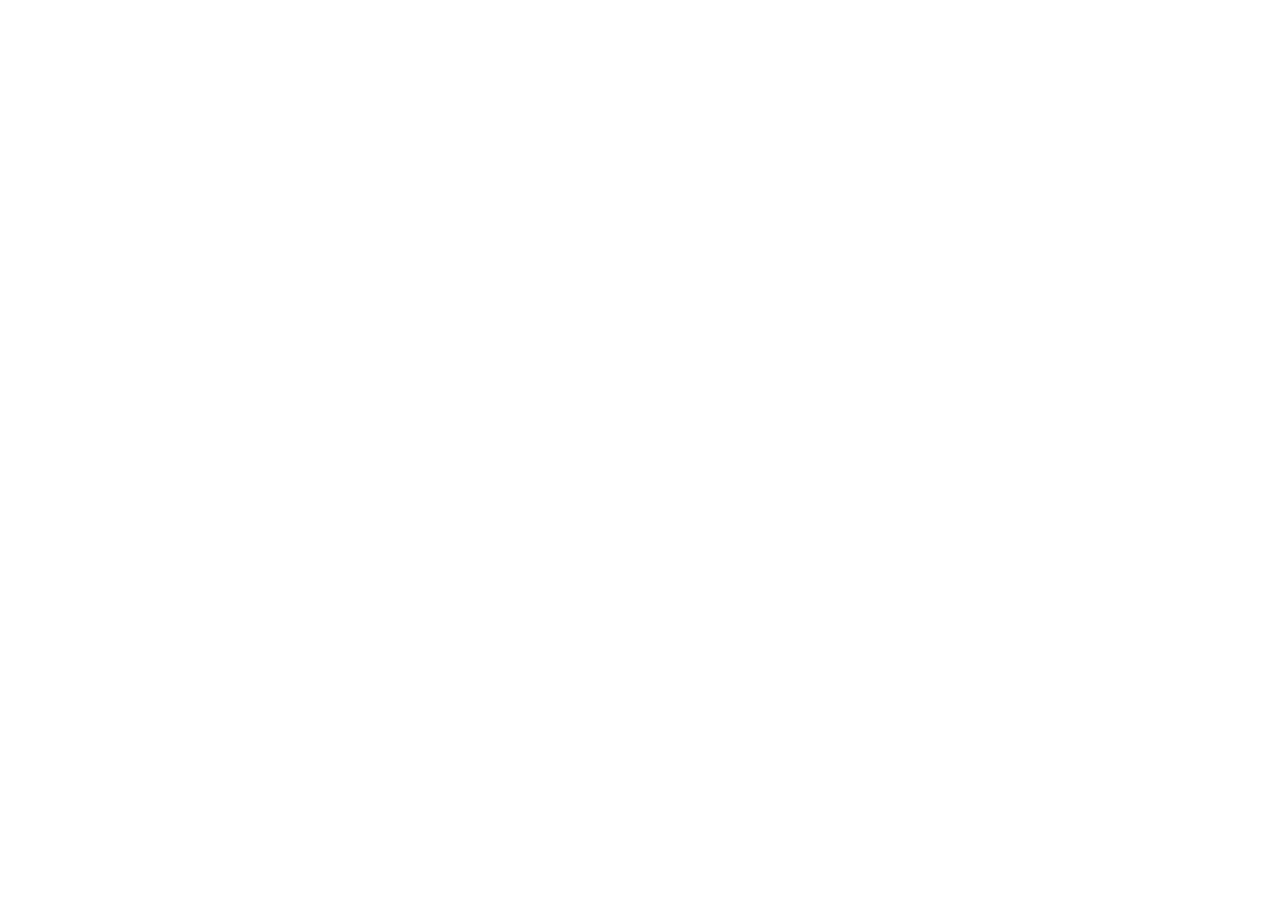
==== src/main/resources/public/index.html @ bf0e636c "Initial Commit" ====
<!DOCTYPE html>
<html lang="en">
<head>
    <meta charset="UTF-8">
    <meta name="viewport" content="width=device-width, initial-scale=1.0">
    <title>Clinic Flow</title>
    <link rel="stylesheet" href="style.css">
</head>
<body>
    
</body>
</html>
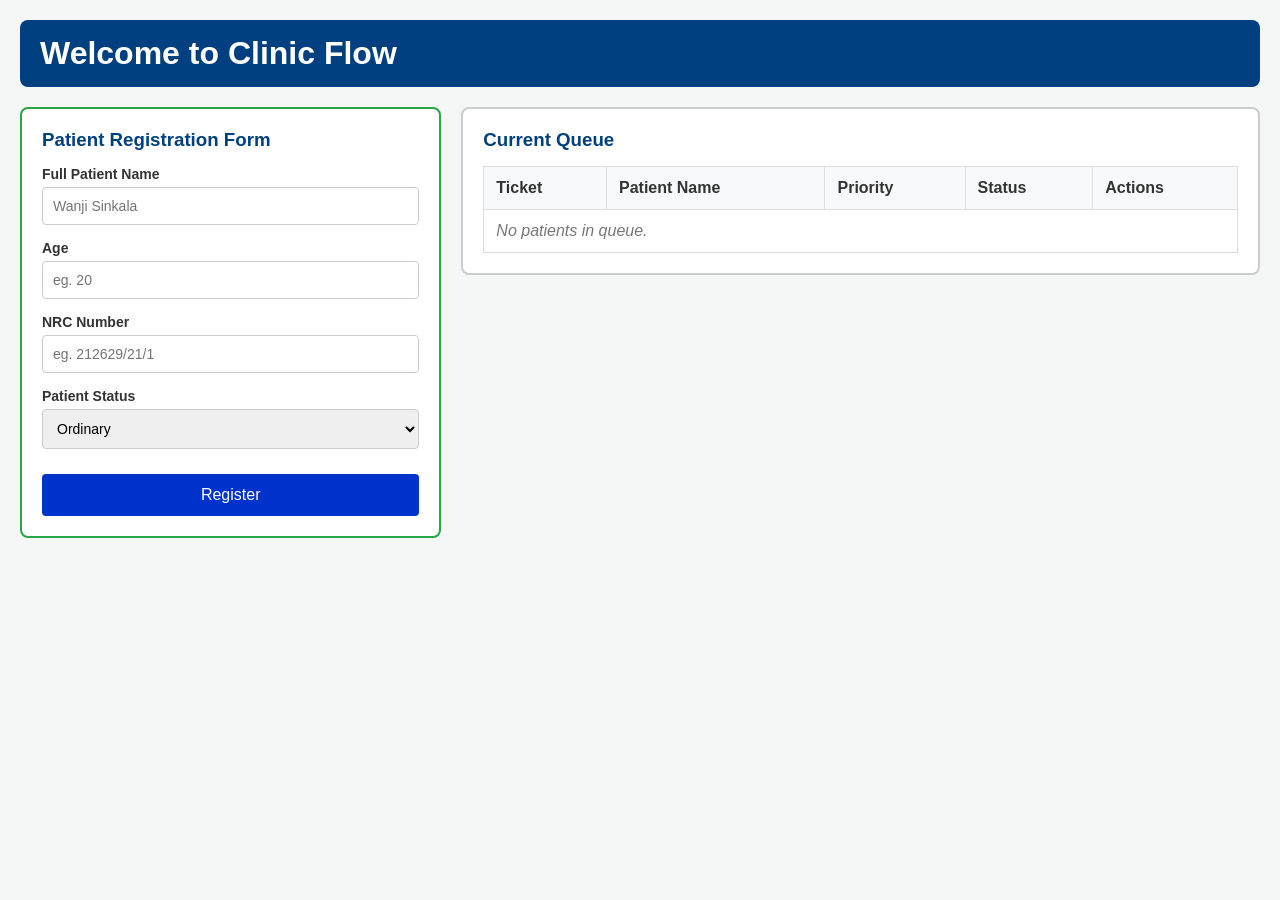
==== commit 9a5f2895: "addition os static frontend" ====
--- a/src/main/resources/public/index.html
+++ b/src/main/resources/public/index.html
@@ -7,6 +7,66 @@
     <link rel="stylesheet" href="style.css">
 </head>
 <body>
+    <header>
+        <h1>Welcome to Clinic Flow</h1>
+    </header>
     
+    <main class="dashboard-container">
+        <!-- LEFT SIDE: Registration -->
+        <section class="registration-panel">
+            <form id="registration-form" class="regst-form">
+                <h3>Patient Registration Form</h3>
+                
+                <div class="form-content">
+                    <label for="patient-name">Full Patient Name</label>
+                    <input type="text" class="reg-form-input" id="patient-name" name="name" placeholder="Wanji Sinkala" required>
+                </div>
+
+                <div class="form-content">
+                    <label for="patient-age">Age</label>
+                    <input type="number" id="patient-age" placeholder="eg. 20" class="reg-form-input" required>
+                </div>
+
+                <div class="form-content">
+                    <label for="patient-nrc">NRC Number</label>
+                    <input type="text" id="patient-nrc" placeholder="eg. 212629/21/1" class="reg-form-input" required>
+                </div>
+
+                <div class="form-content">
+                    <label for="patient-status">Patient Status</label>
+                    <select id="patient-status" class="reg-form-input">
+                        <option value="Ordinary">Ordinary</option>
+                        <option value="Emergency">Emergency</option>
+                    </select>
+                </div>
+                
+                <button type="submit" class="reg-btn">Register</button>
+            </form>
+        </section>
+
+        <!-- RIGHT SIDE: Live Queue -->
+        <section class="queue-panel">
+            <h3>Current Queue</h3>
+            <table class="queue-table">
+                <thead>
+                    <tr>
+                        <th>Ticket</th>
+                        <th>Patient Name</th>
+                        <th>Priority</th>
+                        <th>Status</th>
+                        <th>Actions</th>
+                    </tr>
+                </thead>
+                <tbody id="queue-body">
+                    <!-- JavaScript will insert rows here -->
+                    <tr>
+                        <td colspan="5" class="empty-msg">No patients in queue.</td>
+                    </tr>
+                </tbody>
+            </table>
+        </section>
+    </main>
+
+    <script src="app.js"></script>
 </body>
 </html>
--- a/src/main/resources/public/style.css
+++ b/src/main/resources/public/style.css
@@ -0,0 +1,128 @@
+/* Base Reset */
+* {
+    box-sizing: border-box;
+    margin: 0;
+    padding: 0;
+    font-family: Arial, sans-serif;
+}
+
+body {
+    background-color: #f4f7f6;
+    color: #333;
+    padding: 20px;
+}
+
+/* Header */
+header {
+    background-color: #004080;
+    color: white;
+    padding: 15px 20px;
+    border-radius: 8px;
+    margin-bottom: 20px;
+}
+
+/* Layout: Side-by-Side */
+.dashboard-container {
+    display: flex;
+    gap: 20px;
+    align-items: flex-start;
+}
+
+/* Left Side: Form */
+.registration-panel {
+    flex: 1; /* Takes up 1 part of space */
+    background: white;
+    padding: 20px;
+    border-radius: 8px;
+    border: 2px solid #28a745; /* Your green border */
+    min-width: 300px;
+}
+
+.regst-form h3 {
+    margin-bottom: 15px;
+    color: #004080;
+}
+
+.form-content {
+    margin-bottom: 15px;
+    display: flex;
+    flex-direction: column;
+}
+
+.form-content label {
+    margin-bottom: 5px;
+    font-weight: bold;
+    font-size: 14px;
+}
+
+.reg-form-input {
+    padding: 10px;
+    border: 1px solid #ccc;
+    border-radius: 4px;
+    font-size: 14px;
+}
+
+.reg-btn {
+    width: 100%;
+    padding: 12px;
+    background-color: #0033cc;
+    color: white;
+    border: none;
+    border-radius: 4px;
+    font-size: 16px;
+    cursor: pointer;
+    margin-top: 10px;
+}
+
+.reg-btn:hover {
+    background-color: #002699;
+}
+
+/* Right Side: Queue Table */
+.queue-panel {
+    flex: 2; /* Takes up 2 parts of space (wider than form) */
+    background: white;
+    padding: 20px;
+    border-radius: 8px;
+    border: 2px solid #ccc;
+}
+
+.queue-panel h3 {
+    margin-bottom: 15px;
+    color: #004080;
+}
+
+.queue-table {
+    width: 100%;
+    border-collapse: collapse;
+}
+
+.queue-table th, .queue-table td {
+    border: 1px solid #ddd;
+    padding: 12px;
+    text-align: left;
+}
+
+.queue-table th {
+    background-color: #f8f9fa;
+    color: #333;
+}
+
+.empty-msg {
+    text-align: center;
+    color: #777;
+    font-style: italic;
+}
+
+/* Status Colors (We will use these in JS later) */
+.status-waiting { color: #ff9800; font-weight: bold; }
+.status-attending { color: #2196f3; font-weight: bold; }
+.status-completed { color: #4caf50; font-weight: bold; }
+.status-cancelled { color: #f44336; font-weight: bold; }
+
+/* Responsive: Stack them on small screens */
+@media (max-width: 768px) {
+    .dashboard-container {
+        flex-direction: column;
+    }
+}
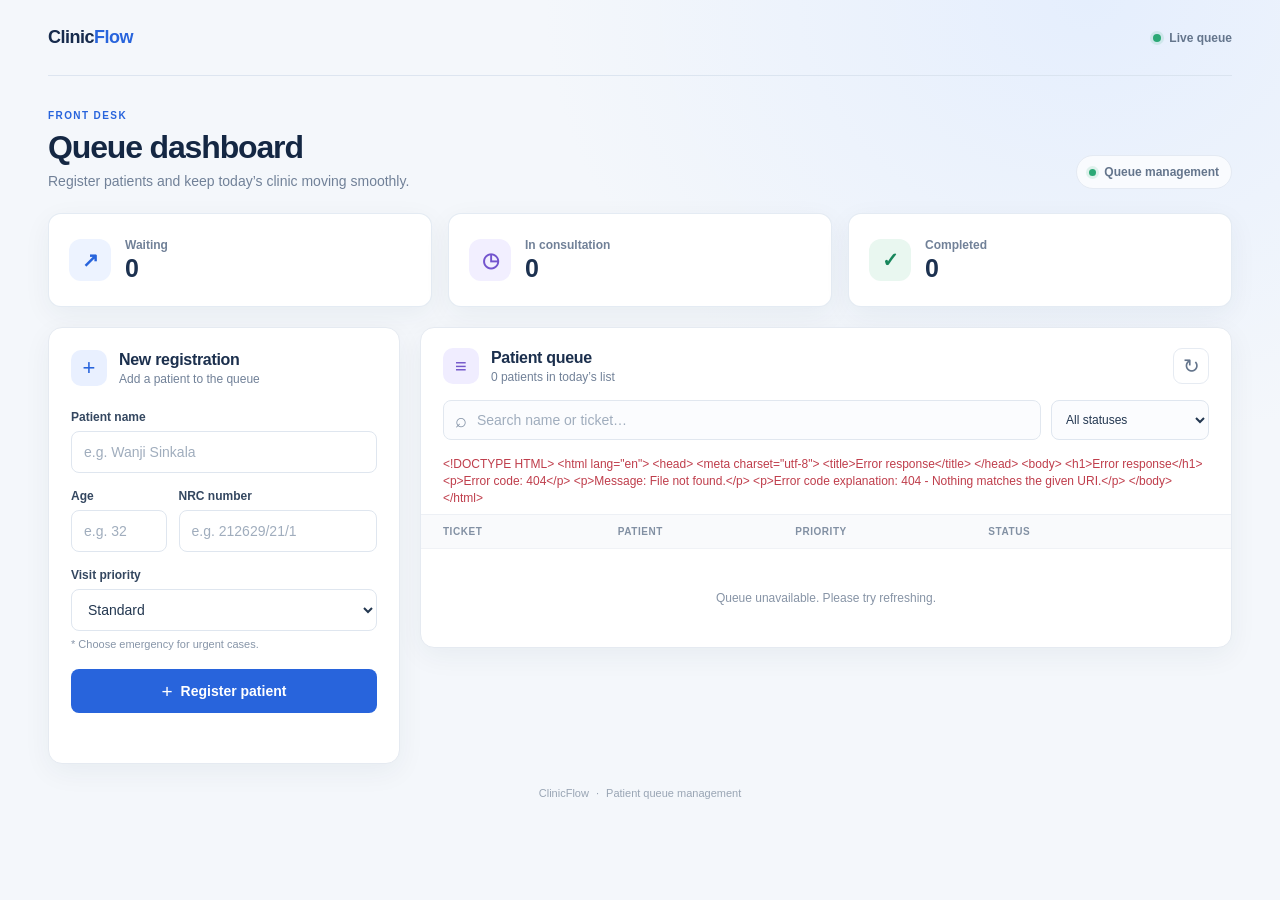
==== commit cb6341ae: "final commit" ====
--- a/src/main/resources/public/index.html
+++ b/src/main/resources/public/index.html
@@ -3,70 +3,165 @@
 <head>
     <meta charset="UTF-8">
     <meta name="viewport" content="width=device-width, initial-scale=1.0">
-    <title>Clinic Flow</title>
+    <meta name="theme-color" content="#f4f7fb">
+    <title>ClinicFlow | Queue Dashboard</title>
     <link rel="stylesheet" href="style.css">
 </head>
 <body>
-    <header>
-        <h1>Welcome to Clinic Flow</h1>
-    </header>
-    
-    <main class="dashboard-container">
-        <!-- LEFT SIDE: Registration -->
-        <section class="registration-panel">
-            <form id="registration-form" class="regst-form">
-                <h3>Patient Registration Form</h3>
+    <div class="app-shell">
+        <header class="topbar">
+            <a class="brand" href="#" aria-label="ClinicFlow home">
                 
-                <div class="form-content">
-                    <label for="patient-name">Full Patient Name</label>
-                    <input type="text" class="reg-form-input" id="patient-name" name="name" placeholder="Wanji Sinkala" required>
+                <span>Clinic<span class="brand-accent">Flow</span></span>
+            </a>
+            <div class="topbar-meta">
+                <span class="live-indicator" aria-hidden="true"></span>
+                <span>Live queue</span>
+            </div>
+        </header>
+
+        <main>
+            <section class="page-intro" aria-labelledby="page-title">
+                <div>
+                    <p class="eyebrow">FRONT DESK</p>
+                    <h1 id="page-title">Queue dashboard</h1>
+                    <p class="intro-copy">Register patients and keep today’s clinic moving smoothly.</p>
                 </div>
+                <div class="today-badge">
+                    <span class="today-dot" aria-hidden="true"></span>
+                    Queue management
+                </div>
+            </section>
 
-                <div class="form-content">
-                    <label for="patient-age">Age</label>
-                    <input type="number" id="patient-age" placeholder="eg. 20" class="reg-form-input" required>
-                </div>
+            <section class="stats-grid" aria-label="Queue summary">
+                <article class="stat-card">
+                    <span class="stat-icon stat-icon-blue" aria-hidden="true">↗</span>
+                    <div>
+                        <p class="stat-label">Waiting</p>
+                        <p class="stat-value" id="waiting-count">0</p>
+                    </div>
+                </article>
+                <article class="stat-card">
+                    <span class="stat-icon stat-icon-violet" aria-hidden="true">◷</span>
+                    <div>
+                        <p class="stat-label">In consultation</p>
+                        <p class="stat-value" id="attending-count">0</p>
+                    </div>
+                </article>
+                <article class="stat-card">
+                    <span class="stat-icon stat-icon-green" aria-hidden="true">✓</span>
+                    <div>
+                        <p class="stat-label">Completed</p>
+                        <p class="stat-value" id="completed-count">0</p>
+                    </div>
+                </article>
+            </section>
 
-                <div class="form-content">
-                    <label for="patient-nrc">NRC Number</label>
-                    <input type="text" id="patient-nrc" placeholder="eg. 212629/21/1" class="reg-form-input" required>
-                </div>
+            <div class="dashboard-grid">
+                <section class="panel registration-panel" aria-labelledby="registration-title">
+                    <div class="panel-heading">
+                        <span class="heading-icon" aria-hidden="true">+</span>
+                        <div>
+                            <h2 id="registration-title">New registration</h2>
+                            <p>Add a patient to the queue</p>
+                        </div>
+                    </div>
 
-                <div class="form-content">
-                    <label for="patient-status">Patient Status</label>
-                    <select id="patient-status" class="reg-form-input">
-                        <option value="Ordinary">Ordinary</option>
-                        <option value="Emergency">Emergency</option>
-                    </select>
-                </div>
-                
-                <button type="submit" class="reg-btn">Register</button>
-            </form>
-        </section>
+                    <form id="registration-form" class="registration-form">
+                        <div class="form-field">
+                            <label for="patient-name">Patient name</label>
+                            <input type="text" id="patient-name" name="name"
+                                   placeholder="e.g. Wanji Sinkala" autocomplete="name" required>
+                        </div>
 
-        <!-- RIGHT SIDE: Live Queue -->
-        <section class="queue-panel">
-            <h3>Current Queue</h3>
-            <table class="queue-table">
-                <thead>
-                    <tr>
-                        <th>Ticket</th>
-                        <th>Patient Name</th>
-                        <th>Priority</th>
-                        <th>Status</th>
-                        <th>Actions</th>
-                    </tr>
-                </thead>
-                <tbody id="queue-body">
-                    <!-- JavaScript will insert rows here -->
-                    <tr>
-                        <td colspan="5" class="empty-msg">No patients in queue.</td>
-                    </tr>
-                </tbody>
-            </table>
-        </section>
-    </main>
+                        <div class="form-row">
+                            <div class="form-field">
+                                <label for="patient-age">Age</label>
+                                <input type="number" id="patient-age" name="age" min="1"
+                                       max="130" placeholder="e.g. 32" inputmode="numeric" required>
+                            </div>
+                            <div class="form-field">
+                                <label for="patient-nrc">NRC number</label>
+                                <input type="text" id="patient-nrc" name="nrc"
+                                       placeholder="e.g. 212629/21/1" autocomplete="off" required>
+                            </div>
+                        </div>
+
+                        <div class="form-field">
+                            <label for="patient-status">Visit priority</label>
+                            <select id="patient-status" name="patientStatus">
+                                <option value="Ordinary">Standard</option>
+                                <option value="Emergency">Emergency</option>
+                            </select>
+                            <span class="field-hint">* Choose emergency for urgent cases.</span>
+                        </div>
+
+                        <button type="submit" class="primary-button" id="register-button">
+                            <span aria-hidden="true">+</span>
+                            Register patient
+                        </button>
+                        <p id="form-message" class="form-message" role="status" aria-live="polite"></p>
+                    </form>
+                </section>
+
+                <section class="panel queue-panel" aria-labelledby="queue-title">
+                    <div class="queue-heading">
+                        <div class="panel-heading">
+                            <span class="heading-icon heading-icon-queue" aria-hidden="true">≡</span>
+                            <div>
+                                <h2 id="queue-title">Patient queue</h2>
+                                <p><span id="queue-count">0 patients</span> in today’s list</p>
+                            </div>
+                        </div>
+                        <button type="button" class="icon-button" id="refresh-queue" aria-label="Refresh queue"
+                                title="Refresh queue">
+                            <span aria-hidden="true">↻</span>
+                        </button>
+                    </div>
+
+                    <div class="queue-toolbar">
+                        <label class="search-field">
+                            <span class="search-icon" aria-hidden="true">⌕</span>
+                            <span class="visually-hidden">Search patients</span>
+                            <input type="search" id="queue-search" placeholder="Search name or ticket…">
+                        </label>
+                        <label class="filter-field">
+                            <span class="visually-hidden">Filter by status</span>
+                            <select id="status-filter">
+                                <option value="all">All statuses</option>
+                                <option value="WAITING">Waiting</option>
+                                <option value="BEING_ATTENDED">In consultation</option>
+                                <option value="COMPLETED">Completed</option>
+                                <option value="CANCELLED">Cancelled</option>
+                            </select>
+                        </label>
+                    </div>
+
+                    <p id="queue-message" class="queue-message" role="status" aria-live="polite"></p>
+                    <div class="table-wrap">
+                        <table class="queue-table">
+                            <thead>
+                                <tr>
+                                    <th scope="col">Ticket</th>
+                                    <th scope="col">Patient</th>
+                                    <th scope="col">Priority</th>
+                                    <th scope="col">Status</th>
+                                    <th scope="col"><span class="visually-hidden">Actions</span></th>
+                                </tr>
+                            </thead>
+                            <tbody id="queue-body">
+                                <tr>
+                                    <td colspan="5" class="empty-msg">Loading queue…</td>
+                                </tr>
+                            </tbody>
+                        </table>
+                    </div>
+                </section>
+            </div>
+        </main>
+        <footer class="app-footer">ClinicFlow <span aria-hidden="true">·</span> Patient queue management</footer>
+    </div>
 
     <script src="app.js"></script>
 </body>
-</html>+</html>
--- a/src/main/resources/public/style.css
+++ b/src/main/resources/public/style.css
@@ -1,128 +1,829 @@
-/* Base Reset */
+:root {
+    color-scheme: light;
+    --ink: #172b4d;
+    --muted: #718198;
+    --line: #e6ebf2;
+    --surface: #ffffff;
+    --canvas: #f4f7fb;
+    --blue: #2864dc;
+    --blue-dark: #1e50b7;
+    --green: #17865b;
+    --red: #bf3d4b;
+    --shadow: 0 8px 28px rgba(27, 49, 80, 0.055);
+}
+
 * {
     box-sizing: border-box;
+}
+
+body {
+    min-width: 320px;
+    min-height: 100vh;
     margin: 0;
-    padding: 0;
-    font-family: Arial, sans-serif;
-}
-
-body {
-    background-color: #f4f7f6;
-    color: #333;
-    padding: 20px;
-}
-
-/* Header */
-header {
-    background-color: #004080;
-    color: white;
-    padding: 15px 20px;
+    background:
+        radial-gradient(ellipse at 85% 0%, rgba(218, 232, 255, 0.58), transparent 34rem),
+        var(--canvas);
+    color: var(--ink);
+    font-family: "Segoe UI", Arial, sans-serif;
+    font-size: 14px;
+    -webkit-font-smoothing: antialiased;
+}
+
+button,
+input,
+select {
+    font: inherit;
+}
+
+button,
+select {
+    cursor: pointer;
+}
+
+button:focus-visible,
+input:focus-visible,
+select:focus-visible,
+a:focus-visible {
+    outline: 3px solid rgba(40, 100, 220, 0.28);
+    outline-offset: 2px;
+}
+
+.app-shell {
+    width: min(1440px, 100%);
+    margin: 0 auto;
+    padding: 0 48px;
+}
+
+.topbar {
+    height: 76px;
+    display: flex;
+    align-items: center;
+    justify-content: space-between;
+    border-bottom: 1px solid rgba(216, 225, 238, 0.8);
+}
+
+.brand {
+    display: inline-flex;
+    align-items: center;
+    gap: 10px;
+    color: var(--ink);
+    font-size: 18px;
+    font-weight: 750;
+    letter-spacing: -0.5px;
+    text-decoration: none;
+}
+
+.brand-mark,
+.heading-icon {
+    display: grid;
+    place-items: center;
+    width: 34px;
+    height: 34px;
+    border-radius: 11px;
+    background: #e9f0ff;
+    color: var(--blue);
+    font-size: 24px;
+    font-weight: 500;
+    line-height: 1;
+}
+
+.brand-accent {
+    color: var(--blue);
+}
+
+.topbar-meta,
+.today-badge {
+    display: inline-flex;
+    align-items: center;
+    gap: 8px;
+    color: #64758c;
+    font-size: 12px;
+    font-weight: 600;
+}
+
+.live-indicator,
+.today-dot {
+    width: 8px;
+    height: 8px;
+    border-radius: 50%;
+    background: #2ba875;
+    box-shadow: 0 0 0 3px rgba(43, 168, 117, 0.13);
+}
+
+.page-intro {
+    display: flex;
+    align-items: flex-end;
+    justify-content: space-between;
+    gap: 24px;
+    padding: 34px 0 24px;
+}
+
+.eyebrow {
+    margin: 0 0 8px;
+    color: var(--blue);
+    font-size: 10px;
+    font-weight: 750;
+    letter-spacing: 1.4px;
+}
+
+h1,
+h2,
+p {
+    margin-top: 0;
+}
+
+h1 {
+    margin-bottom: 7px;
+    color: #142743;
+    font-size: clamp(26px, 3vw, 32px);
+    font-weight: 750;
+    letter-spacing: -1.15px;
+}
+
+.intro-copy {
+    margin-bottom: 0;
+    color: var(--muted);
+    font-size: 14px;
+}
+
+.today-badge {
+    padding: 9px 12px;
+    border: 1px solid #e4eaf3;
+    border-radius: 999px;
+    background: rgba(255, 255, 255, 0.72);
+    white-space: nowrap;
+}
+
+.today-dot {
+    width: 7px;
+    height: 7px;
+}
+
+.stats-grid {
+    display: grid;
+    grid-template-columns: repeat(3, minmax(0, 1fr));
+    gap: 16px;
+    margin-bottom: 20px;
+}
+
+.stat-card {
+    display: flex;
+    align-items: center;
+    gap: 14px;
+    min-height: 94px;
+    padding: 18px 20px;
+    border: 1px solid rgba(226, 233, 242, 0.9);
+    border-radius: 13px;
+    background: var(--surface);
+    box-shadow: var(--shadow);
+}
+
+.stat-icon {
+    display: grid;
+    place-items: center;
+    flex: 0 0 42px;
+    width: 42px;
+    height: 42px;
+    border-radius: 12px;
+    font-size: 20px;
+    font-weight: 700;
+}
+
+.stat-icon-blue {
+    background: #edf3ff;
+    color: var(--blue);
+}
+
+.stat-icon-violet {
+    background: #f2efff;
+    color: #7354ce;
+}
+
+.stat-icon-green {
+    background: #e9f7f0;
+    color: var(--green);
+}
+
+.stat-label {
+    margin: 0 0 3px;
+    color: var(--muted);
+    font-size: 12px;
+    font-weight: 600;
+}
+
+.stat-value {
+    margin: 0;
+    color: #1c3150;
+    font-size: 25px;
+    font-weight: 750;
+    letter-spacing: -0.7px;
+    line-height: 1.1;
+}
+
+.dashboard-grid {
+    display: grid;
+    grid-template-columns: minmax(280px, 0.78fr) minmax(0, 1.8fr);
+    align-items: start;
+    gap: 20px;
+}
+
+.panel {
+    min-width: 0;
+    border: 1px solid #e5eaf1;
+    border-radius: 14px;
+    background: var(--surface);
+    box-shadow: var(--shadow);
+}
+
+.registration-panel {
+    padding: 22px;
+}
+
+.queue-panel {
+    overflow: hidden;
+}
+
+.panel-heading {
+    display: flex;
+    align-items: center;
+    gap: 12px;
+}
+
+.heading-icon {
+    flex: 0 0 36px;
+    width: 36px;
+    height: 36px;
+    border-radius: 10px;
+    font-size: 22px;
+}
+
+.heading-icon-queue {
+    background: #f0edff;
+    color: #7256c9;
+    font-size: 20px;
+}
+
+.panel-heading h2 {
+    margin: 0 0 3px;
+    color: #1b2f4d;
+    font-size: 16px;
+    font-weight: 700;
+    letter-spacing: -0.3px;
+}
+
+.panel-heading p {
+    margin: 0;
+    color: var(--muted);
+    font-size: 12px;
+}
+
+.registration-form {
+    margin-top: 24px;
+}
+
+.form-field {
+    display: flex;
+    min-width: 0;
+    flex-direction: column;
+    gap: 7px;
+    margin-bottom: 16px;
+}
+
+.form-row {
+    display: grid;
+    grid-template-columns: 0.65fr 1.35fr;
+    gap: 12px;
+}
+
+.form-field label {
+    color: #344760;
+    font-size: 12px;
+    font-weight: 650;
+}
+
+.form-field input,
+.form-field select,
+.filter-field select {
+    width: 100%;
+    min-height: 42px;
+    padding: 0 12px;
+    border: 1px solid #dfe6ef;
     border-radius: 8px;
-    margin-bottom: 20px;
-}
-
-/* Layout: Side-by-Side */
-.dashboard-container {
+    background: #fff;
+    color: #233750;
+    transition: border-color 140ms ease, box-shadow 140ms ease;
+}
+
+.form-field input::placeholder,
+.search-field input::placeholder {
+    color: #a0adbd;
+}
+
+.form-field input:focus,
+.form-field select:focus,
+.search-field:focus-within,
+.filter-field select:focus {
+    border-color: #8fb1f2;
+    box-shadow: 0 0 0 3px rgba(40, 100, 220, 0.09);
+    outline: none;
+}
+
+.field-hint {
+    color: #8795a8;
+    font-size: 11px;
+}
+
+.primary-button {
+    display: inline-flex;
+    width: 100%;
+    min-height: 44px;
+    align-items: center;
+    justify-content: center;
+    gap: 8px;
+    margin-top: 3px;
+    border: 0;
+    border-radius: 8px;
+    background: var(--blue);
+    color: #fff;
+    font-weight: 650;
+    transition: background 140ms ease, transform 140ms ease;
+}
+
+.primary-button span {
+    font-size: 19px;
+    font-weight: 400;
+    line-height: 1;
+}
+
+.primary-button:hover:not(:disabled) {
+    background: var(--blue-dark);
+    transform: translateY(-1px);
+}
+
+.primary-button:disabled,
+.icon-button:disabled,
+.table-action:disabled {
+    cursor: wait;
+    opacity: 0.65;
+}
+
+.primary-button.is-loading {
+    cursor: progress;
+}
+
+.form-message,
+.queue-message {
+    min-height: 17px;
+    margin: 11px 0 0;
+    color: var(--green);
+    font-size: 12px;
+    line-height: 1.4;
+}
+
+.form-message.error,
+.queue-message.error {
+    color: var(--red);
+}
+
+.queue-heading {
     display: flex;
-    gap: 20px;
-    align-items: flex-start;
-}
-
-/* Left Side: Form */
-.registration-panel {
-    flex: 1; /* Takes up 1 part of space */
-    background: white;
-    padding: 20px;
+    align-items: center;
+    justify-content: space-between;
+    padding: 20px 22px 16px;
+}
+
+.icon-button {
+    display: grid;
+    width: 36px;
+    height: 36px;
+    place-items: center;
+    border: 1px solid var(--line);
+    border-radius: 9px;
+    background: #fff;
+    color: #64758c;
+    font-size: 20px;
+    transition: color 140ms ease, background 140ms ease, transform 250ms ease;
+}
+
+.icon-button:hover:not(:disabled) {
+    background: #f3f6fb;
+    color: var(--blue);
+}
+
+.icon-button:active:not(:disabled) span {
+    transform: rotate(45deg);
+}
+
+.queue-toolbar {
+    display: flex;
+    gap: 10px;
+    padding: 0 22px 16px;
+}
+
+.search-field {
+    display: flex;
+    min-width: 140px;
+    min-height: 40px;
+    flex: 1;
+    align-items: center;
+    gap: 8px;
+    padding: 0 11px;
+    border: 1px solid #e1e7ef;
     border-radius: 8px;
-    border: 2px solid #28a745; /* Your green border */
-    min-width: 300px;
-}
-
-.regst-form h3 {
-    margin-bottom: 15px;
-    color: #004080;
-}
-
-.form-content {
-    margin-bottom: 15px;
-    display: flex;
-    flex-direction: column;
-}
-
-.form-content label {
-    margin-bottom: 5px;
-    font-weight: bold;
-    font-size: 14px;
-}
-
-.reg-form-input {
-    padding: 10px;
-    border: 1px solid #ccc;
-    border-radius: 4px;
-    font-size: 14px;
-}
-
-.reg-btn {
+    background: #fbfcfe;
+}
+
+.search-icon {
+    color: #8493a7;
+    font-size: 20px;
+    line-height: 1;
+}
+
+.search-field input {
     width: 100%;
-    padding: 12px;
-    background-color: #0033cc;
-    color: white;
-    border: none;
-    border-radius: 4px;
-    font-size: 16px;
-    cursor: pointer;
-    margin-top: 10px;
-}
-
-.reg-btn:hover {
-    background-color: #002699;
-}
-
-/* Right Side: Queue Table */
-.queue-panel {
-    flex: 2; /* Takes up 2 parts of space (wider than form) */
-    background: white;
-    padding: 20px;
-    border-radius: 8px;
-    border: 2px solid #ccc;
-}
-
-.queue-panel h3 {
-    margin-bottom: 15px;
-    color: #004080;
+    min-width: 0;
+    border: 0;
+    background: transparent;
+    color: var(--ink);
+    outline: none;
+}
+
+.search-field input:focus-visible {
+    outline: none;
+}
+
+.filter-field {
+    width: 158px;
+    flex: 0 0 158px;
+}
+
+.filter-field select {
+    min-height: 40px;
+    padding: 0 10px;
+    background-color: #fbfcfe;
+    font-size: 12px;
+}
+
+.queue-message {
+    margin: 0;
+    padding: 0 22px 8px;
+}
+
+.queue-message:empty {
+    display: none;
+}
+
+.table-wrap {
+    overflow-x: auto;
+    border-top: 1px solid #edf0f5;
 }
 
 .queue-table {
     width: 100%;
     border-collapse: collapse;
-}
-
-.queue-table th, .queue-table td {
-    border: 1px solid #ddd;
-    padding: 12px;
     text-align: left;
 }
 
 .queue-table th {
-    background-color: #f8f9fa;
-    color: #333;
+    padding: 11px 14px;
+    background: #f9fafc;
+    color: #8290a3;
+    font-size: 10px;
+    font-weight: 700;
+    letter-spacing: 0.55px;
+    text-transform: uppercase;
+    white-space: nowrap;
+}
+
+.queue-table th:first-child,
+.queue-table td:first-child {
+    padding-left: 22px;
+}
+
+.queue-table th:last-child,
+.queue-table td:last-child {
+    padding-right: 22px;
+}
+
+.queue-table td {
+    padding: 14px;
+    border-top: 1px solid #f0f2f6;
+    color: #43546b;
+    font-size: 12px;
+    vertical-align: middle;
+}
+
+.queue-table tbody tr {
+    transition: background 120ms ease;
+}
+
+.queue-table tbody tr:hover {
+    background: #fbfcff;
+}
+
+.queue-table .ticket-number {
+    color: #315eb8;
+    font-weight: 700;
+    white-space: nowrap;
+}
+
+.queue-table .patient-name {
+    max-width: 220px;
+    color: #253953;
+    font-weight: 650;
+}
+
+.priority-cell,
+.status-cell {
+    white-space: nowrap;
+}
+
+.priority-urgent {
+    color: #bc4552 !important;
+    font-weight: 700;
+}
+
+.priority-urgent::before {
+    display: inline-block;
+    width: 6px;
+    height: 6px;
+    margin: 0 7px 1px 0;
+    border-radius: 50%;
+    background: #d2525d;
+    content: "";
+}
+
+.status-cell::before {
+    display: inline-block;
+    width: 6px;
+    height: 6px;
+    margin: 0 7px 1px 0;
+    border-radius: 50%;
+    background: #99a5b5;
+    content: "";
+}
+
+.status-waiting {
+    color: #ad7413 !important;
+}
+
+.status-waiting::before {
+    background: #e5a528;
+}
+
+.status-being_attended {
+    color: #385bb1 !important;
+}
+
+.status-being_attended::before {
+    background: #557be0;
+}
+
+.status-completed {
+    color: #188154 !important;
+}
+
+.status-completed::before {
+    background: #29a471;
+}
+
+.status-cancelled {
+    color: #8994a4 !important;
+}
+
+.status-cancelled::before {
+    background: #a8b1bf;
+}
+
+.actions-cell {
+    min-width: 142px;
+    text-align: right;
+    white-space: nowrap;
+}
+
+.table-action {
+    min-height: 30px;
+    padding: 0 9px;
+    border: 1px solid transparent;
+    border-radius: 6px;
+    font-size: 11px;
+    font-weight: 650;
+    transition: background 120ms ease, border-color 120ms ease;
+}
+
+.action-primary {
+    border-color: #dbe7ff;
+    background: #f0f5ff;
+    color: #2b5db9;
+}
+
+.action-primary:hover:not(:disabled) {
+    background: #e3edff;
+}
+
+.action-muted {
+    margin-left: 5px;
+    border-color: #e7ebf1;
+    background: #fff;
+    color: #78869a;
+}
+
+.action-muted:hover:not(:disabled) {
+    border-color: #f0ced2;
+    background: #fff7f7;
+    color: #b74450;
 }
 
 .empty-msg {
+    padding: 42px 18px !important;
+    color: #8794a6 !important;
+    font-size: 12px !important;
     text-align: center;
-    color: #777;
-    font-style: italic;
-}
-
-/* Status Colors (We will use these in JS later) */
-.status-waiting { color: #ff9800; font-weight: bold; }
-.status-attending { color: #2196f3; font-weight: bold; }
-.status-completed { color: #4caf50; font-weight: bold; }
-.status-cancelled { color: #f44336; font-weight: bold; }
-
-/* Responsive: Stack them on small screens */
-@media (max-width: 768px) {
-    .dashboard-container {
+}
+
+.app-footer {
+    padding: 23px 0 30px;
+    color: #99a5b4;
+    font-size: 11px;
+    text-align: center;
+}
+
+.app-footer span {
+    padding: 0 4px;
+}
+
+.visually-hidden {
+    position: absolute;
+    overflow: hidden;
+    width: 1px;
+    height: 1px;
+    padding: 0;
+    border: 0;
+    clip: rect(0, 0, 0, 0);
+    white-space: nowrap;
+    clip-path: inset(50%);
+}
+
+@media (max-width: 1000px) {
+    .app-shell {
+        padding: 0 28px;
+    }
+
+    .dashboard-grid {
+        grid-template-columns: minmax(265px, 0.8fr) minmax(0, 1.4fr);
+        gap: 14px;
+    }
+
+    .registration-panel {
+        padding: 18px;
+    }
+
+    .queue-heading {
+        padding-right: 18px;
+        padding-left: 18px;
+    }
+
+    .queue-toolbar {
+        padding-right: 18px;
+        padding-left: 18px;
+    }
+
+    .queue-message {
+        padding-right: 18px;
+        padding-left: 18px;
+    }
+
+    .queue-table th:first-child,
+    .queue-table td:first-child {
+        padding-left: 18px;
+    }
+
+    .queue-table th:last-child,
+    .queue-table td:last-child {
+        padding-right: 18px;
+    }
+}
+
+@media (max-width: 760px) {
+    .app-shell {
+        padding: 0 20px;
+    }
+
+    .page-intro {
+        padding-top: 28px;
+    }
+
+    .dashboard-grid {
+        grid-template-columns: 1fr;
+    }
+
+    .registration-form {
+        display: grid;
+        grid-template-columns: repeat(2, minmax(0, 1fr));
+        column-gap: 14px;
+    }
+
+    .registration-form > .form-field:first-child,
+    .registration-form > .form-field:nth-child(3),
+    .registration-form > .primary-button,
+    .registration-form > .form-message {
+        grid-column: 1 / -1;
+    }
+}
+
+@media (max-width: 520px) {
+    .app-shell {
+        padding: 0 14px;
+    }
+
+    .topbar {
+        height: 64px;
+    }
+
+    .page-intro {
+        align-items: flex-start;
         flex-direction: column;
-    }
-}+        gap: 13px;
+        padding: 25px 0 20px;
+    }
+
+    .stats-grid {
+        gap: 8px;
+        margin-bottom: 14px;
+    }
+
+    .stat-card {
+        min-height: 80px;
+        flex-direction: column;
+        align-items: flex-start;
+        gap: 8px;
+        padding: 11px;
+    }
+
+    .stat-icon {
+        width: 30px;
+        height: 30px;
+        flex-basis: 30px;
+        border-radius: 9px;
+        font-size: 16px;
+    }
+
+    .stat-label {
+        font-size: 10px;
+    }
+
+    .stat-value {
+        font-size: 19px;
+    }
+
+    .registration-panel {
+        padding: 17px;
+    }
+
+    .registration-form {
+        display: block;
+        margin-top: 20px;
+    }
+
+    .queue-heading {
+        padding: 17px 15px 14px;
+    }
+
+    .queue-toolbar {
+        flex-direction: column;
+        padding: 0 15px 14px;
+    }
+
+    .filter-field {
+        width: 100%;
+        flex-basis: auto;
+    }
+
+    .queue-message {
+        padding-right: 15px;
+        padding-left: 15px;
+    }
+
+    .queue-table {
+        min-width: 580px;
+    }
+
+    .queue-table th:first-child,
+    .queue-table td:first-child {
+        padding-left: 15px;
+    }
+
+    .queue-table th:last-child,
+    .queue-table td:last-child {
+        padding-right: 15px;
+    }
+}
+
+@media (prefers-reduced-motion: reduce) {
+    *,
+    *::before,
+    *::after {
+        scroll-behavior: auto !important;
+        transition-duration: 0.01ms !important;
+    }
+}
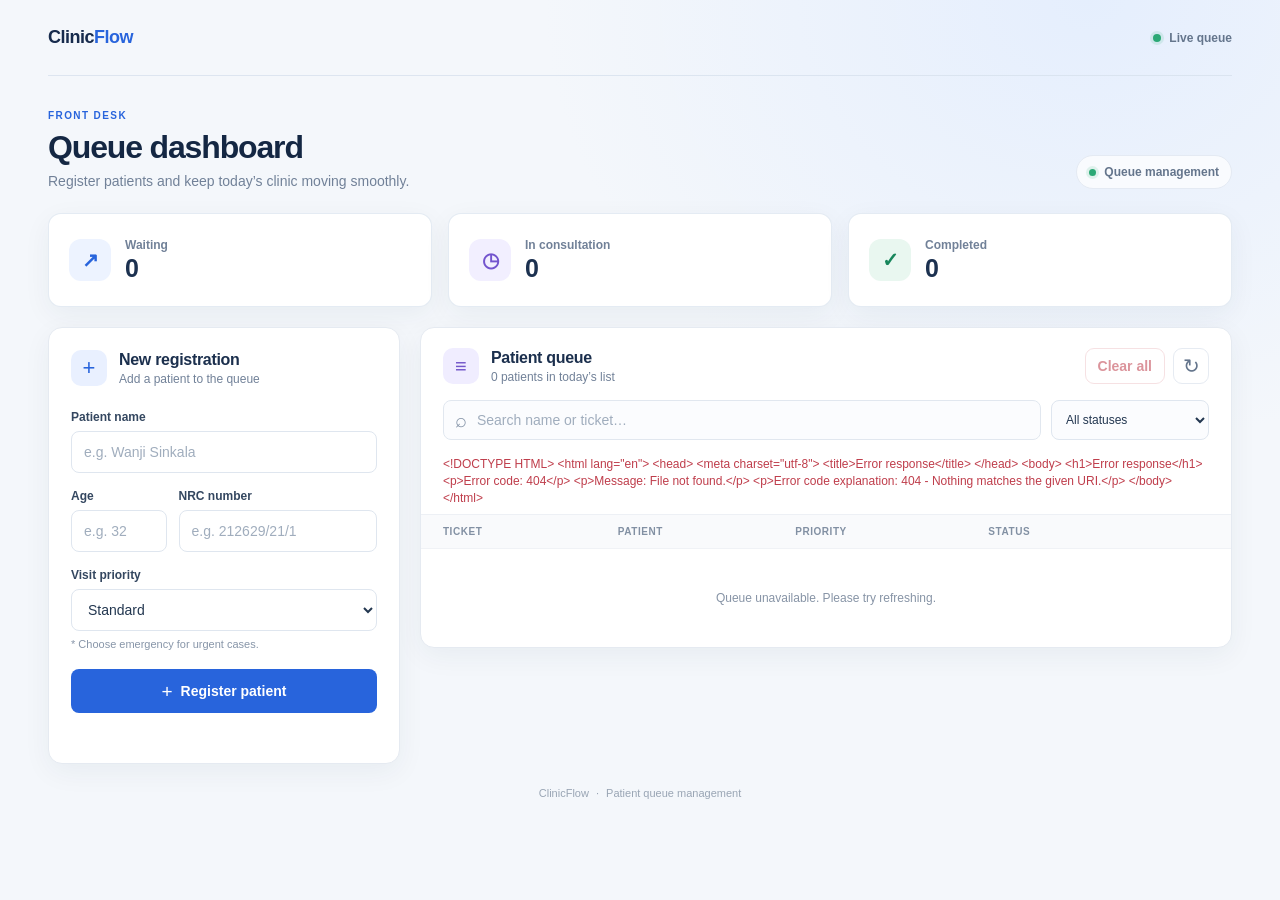
==== commit d3de0aab: "README update" ====
--- a/src/main/resources/public/index.html
+++ b/src/main/resources/public/index.html
@@ -113,10 +113,15 @@
                                 <p><span id="queue-count">0 patients</span> in today’s list</p>
                             </div>
                         </div>
-                        <button type="button" class="icon-button" id="refresh-queue" aria-label="Refresh queue"
-                                title="Refresh queue">
-                            <span aria-hidden="true">↻</span>
-                        </button>
+                        <div class="queue-actions">
+                            <button type="button" class="clear-queue-button" id="clear-queue" disabled>
+                                Clear all
+                            </button>
+                            <button type="button" class="icon-button" id="refresh-queue" aria-label="Refresh queue"
+                                    title="Refresh queue">
+                                <span aria-hidden="true">↻</span>
+                            </button>
+                        </div>
                     </div>
 
                     <div class="queue-toolbar">
--- a/src/main/resources/public/style.css
+++ b/src/main/resources/public/style.css
@@ -392,6 +392,31 @@
     padding: 20px 22px 16px;
 }
 
+.queue-actions {
+    display: flex;
+    align-items: center;
+    gap: 8px;
+}
+
+.clear-queue-button {
+    min-height: 36px;
+    padding: 0 12px;
+    border: 1px solid #f0c9cd;
+    border-radius: 9px;
+    background: #fff;
+    color: var(--red);
+    font-weight: 600;
+}
+
+.clear-queue-button:hover:not(:disabled) {
+    background: #fff5f5;
+}
+
+.clear-queue-button:disabled {
+    cursor: not-allowed;
+    opacity: 0.55;
+}
+
 .icon-button {
     display: grid;
     width: 36px;
